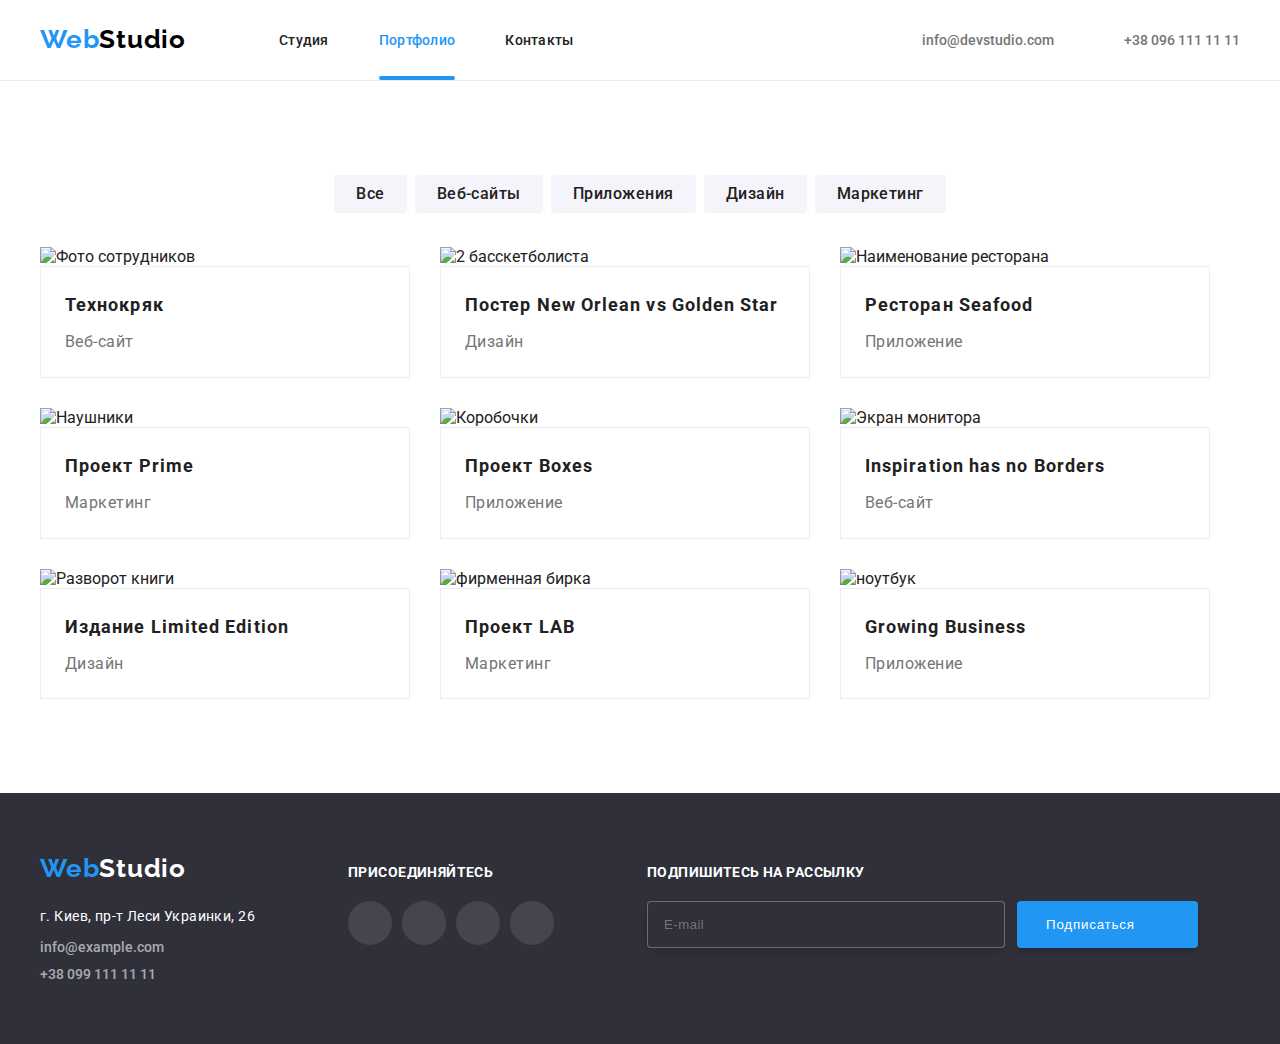
==== portfolio.html @ fbc752f6 "task 6" ====
<!DOCTYPE html>
<html lang="ru">
  <head>
    <meta charset="UTF-8" />
    <meta name="viewport" content="width=device-width, initial-scale=1.0" />
    <title>WebStudios</title>
    <link rel="preconnect" href="https://fonts.googleapis.com" />
    <link rel="preconnect" href="https://fonts.gstatic.com" crossorigin />
    <link
      href="https://fonts.googleapis.com/css2?family=Raleway:wght@700&family=Roboto:wght@400;500;700;900&display=swap"
      rel="stylesheet"
    />
    <link rel="stylesheet" href="./css/modern-normalize.css" />
    <link rel="stylesheet" href="./css/styles.css" />
  </head>
  <body>
    <!-- Шапка -->
    <header class="header">
      <div class="container header-container">
        <a href="./index.html" class="logo link">
          <span class="logo-web">Web</span
          ><span class="logo-black">Studio</span></a
        >
        <nav class="nav">
          <ul class="nav-list list">
            <li class="nav-item">
              <a href="./index.html" class="nav-link link">Студия</a>
            </li>
            <li class="nav-item">
              <a href="./portfolio.html" class="nav-link current link"
                >Портфолио</a
              >
            </li>
            <li class="nav-item">
              <a href="" class="nav-link link">Контакты</a>
            </li>
          </ul>
        </nav>

        <ul class="contacts-list list">
          <li class="contact-item">
            <a href="mailto:info@devstudio.com" class="contact-link link"
              ><svg class="icon-contact" width="16" height="12">
                <use href="./images/icons.svg#envelope"></use></svg
              >info@devstudio.com</a
            >
          </li>
          <li class="contact-item">
            <a href="tel:+380961111111" class="contact-link link"
              ><svg class="icon-contact" width="10" height="16">
                <use href="./images/icons.svg#smartphone"></use></svg
              >+38 096 111 11 11</a
            >
          </li>
        </ul>
      </div>
    </header>
    <main>
      <section class="section-portfolio section">
        <div class="container">
          <h1 class="visually-hidden">наши работы</h1>

          <!-- Фильтры -->
          <ul class="filter-list list">
            <li class="filter-item">
              <button type="button" class="secondary-button">Все</button>
            </li>
            <li class="filter-item">
              <button type="button" class="secondary-button">Веб-сайты</button>
            </li>
            <li class="filter-item">
              <button type="button" class="secondary-button">Приложения</button>
            </li>
            <li class="filter-item">
              <button type="button" class="secondary-button">Дизайн</button>
            </li>
            <li class="filter-item">
              <button type="button" class="secondary-button">Маркетинг</button>
            </li>
          </ul>
          <ul class="portfolio-list list">
            <li class="portfolio-item">
              <div class="portfolio-wrap">
                <img
                  class="project-image"
                  src="./images/laptop_portfolio.jpg"
                  alt="Фото сотрудников"
                  width="370"
                />
                <div class="portfolio-item-wrap">
                  <p class="portfolio-top-text">
                    Технокряк это современная площадка распространения
                    коронавируса. Компании используют эту платформу для
                    цифрового шпионажа и атак на защищённые сервера конкурентов.
                  </p>
                </div>
              </div>
              <div class="portfolio-description-field">
                <h2 class="portfolio-title">Технокряк</h2>
                <p class="portfolio-direction">Веб-сайт</p>
              </div>
            </li>
            <li class="portfolio-item">
              <div class="portfolio-wrap">
                <img
                  class="project-image"
                  src="./images/poster_star.jpg"
                  alt="2 басскетболиста"
                  width="370"
                />
                <div class="portfolio-item-wrap">
                  <p class="portfolio-top-text">
                    Технокряк это современная площадка распространения
                    коронавируса. Компании используют эту платформу для
                    цифрового шпионажа и атак на защищённые сервера конкурентов.
                  </p>
                </div>
              </div>
              <div class="portfolio-description-field">
                <h2 class="portfolio-title">
                  Постер New Orlean vs Golden Star
                </h2>
                <p class="portfolio-direction">Дизайн</p>
              </div>
            </li>
            <li class="portfolio-item">
              <div class="portfolio-wrap">
                <img
                  class="project-image"
                  src="./images/restaurant.jpg"
                  alt="Наименование ресторана"
                  width="370"
                />
                <div class="portfolio-item-wrap">
                  <p class="portfolio-top-text">
                    Технокряк это современная площадка распространения
                    коронавируса. Компании используют эту платформу для
                    цифрового шпионажа и атак на защищённые сервера конкурентов.
                  </p>
                </div>
              </div>
              <div class="portfolio-description-field">
                <h2 class="portfolio-title">Ресторан Seafood</h2>
                <p class="portfolio-direction">Приложение</p>
              </div>
            </li>
            <li class="portfolio-item">
              <div class="portfolio-wrap">
                <img
                  class="project-image"
                  src="./images/headphone.jpg"
                  alt="Наушники"
                  width="370"
                />
                <div class="portfolio-item-wrap">
                  <p class="portfolio-top-text">
                    Технокряк это современная площадка распространения
                    коронавируса. Компании используют эту платформу для
                    цифрового шпионажа и атак на защищённые сервера конкурентов.
                  </p>
                </div>
              </div>
              <div class="portfolio-description-field">
                <h2 class="portfolio-title">Проект Prime</h2>
                <p class="portfolio-direction">Маркетинг</p>
              </div>
            </li>
            <li class="portfolio-item">
              <div class="portfolio-wrap">
                <img
                  class="project-image"
                  src="./images/box.jpg"
                  alt="Коробочки"
                  width="370"
                />
                <div class="portfolio-item-wrap">
                  <p class="portfolio-top-text">
                    Технокряк это современная площадка распространения
                    коронавируса. Компании используют эту платформу для
                    цифрового шпионажа и атак на защищённые сервера конкурентов.
                  </p>
                </div>
              </div>
              <div class="portfolio-description-field">
                <h2 class="portfolio-title">Проект Boxes</h2>
                <p class="portfolio-direction">Приложение</p>
              </div>
            </li>
            <li class="portfolio-item">
              <div class="portfolio-wrap">
                <img
                  class="project-image"
                  src="./images/desktop.jpg"
                  alt="Экран монитора"
                  width="370"
                />
                <div class="portfolio-item-wrap">
                  <p class="portfolio-top-text">
                    Технокряк это современная площадка распространения
                    коронавируса. Компании используют эту платформу для
                    цифрового шпионажа и атак на защищённые сервера конкурентов.
                  </p>
                </div>
              </div>
              <div class="portfolio-description-field">
                <h2 class="portfolio-title">Inspiration has no Borders</h2>
                <p class="portfolio-direction">Веб-сайт</p>
              </div>
            </li>
            <li class="portfolio-item">
              <div class="portfolio-wrap">
                <img
                  class="project-image"
                  src="./images/book.jpg"
                  alt="Разворот книги"
                  width="370"
                />
                <div class="portfolio-item-wrap">
                  <p class="portfolio-top-text">
                    Технокряк это современная площадка распространения
                    коронавируса. Компании используют эту платформу для
                    цифрового шпионажа и атак на защищённые сервера конкурентов.
                  </p>
                </div>
              </div>
              <div class="portfolio-description-field">
                <h2 class="portfolio-title">Издание Limited Edition</h2>
                <p class="portfolio-direction">Дизайн</p>
              </div>
            </li>
            <li class="portfolio-item">
              <div class="portfolio-wrap">
                <img
                  class="project-image"
                  src="./images/label.jpg"
                  alt="фирменная бирка"
                  width="370"
                />
                <div class="portfolio-item-wrap">
                  <p class="portfolio-top-text">
                    Технокряк это современная площадка распространения
                    коронавируса. Компании используют эту платформу для
                    цифрового шпионажа и атак на защищённые сервера конкурентов.
                  </p>
                </div>
              </div>
              <div class="portfolio-description-field">
                <h2 class="portfolio-title">Проект LAB</h2>
                <p class="portfolio-direction">Маркетинг</p>
              </div>
            </li>
            <li class="portfolio-item">
              <div class="portfolio-wrap">
                <img
                  class="project-image"
                  src="./images/grow.jpg"
                  alt="ноутбук"
                  width="370"
                />
                <div class="portfolio-item-wrap">
                  <p class="portfolio-top-text">
                    Технокряк это современная площадка распространения
                    коронавируса. Компании используют эту платформу для
                    цифрового шпионажа и атак на защищённые сервера конкурентов.
                  </p>
                </div>
              </div>
              <div class="portfolio-description-field">
                <h2 class="portfolio-title">Growing Business</h2>
                <p class="portfolio-direction">Приложение</p>
              </div>
            </li>
          </ul>
        </div>
      </section>
    </main>

    <!-- Подвал -->
    <footer class="page-footer">
      <div class="container footer-container">
        <div class="adress-footer">
          <a href="./index.html" class="logo link">
            <span class="logo-web">Web</span
            ><span class="logo-white">Studio</span></a
          >
          <address class="contact-address">
            <ul class="footer-contacts-list">
              <li class="footer-contact-item list">
                <a
                  href="https://goo.gl/maps/eDtE6KMM95kPjkAP6"
                  target="_blank"
                  rel="noopener noreferrer"
                  class="map-link link"
                >г. Киев, пр-т Леси Украинки, 26</a>
              </li>
              <li class="footer-contact-item list">
                <a
                  href="mailto:info@example.com"
                  class="footer-contact-link link"
                  >info@example.com</a
                >
              </li>
              <li class="footer-contact-item list">
                <a href="tel:+380991111111" class="footer-contact-link link"
                  >+38 099 111 11 11</a
                >
              </li>
            </ul>
          </address>
        </div>
        <div class="footer-social">
          <h2 class="footer-social-title">ПРИСОЕДИНЯЙТЕСЬ</h2>
          <ul class="footer-social-list list">
            <li class="footer-social-item">
              <a href="" class="footer-social-link social-link">
                <svg
                  class="footer-social-icon social-icon"
                  width="20"
                  height="20"
                >
                  <use href="./images/icons.svg#instagram"></use>
                </svg>
              </a>
            </li>
            <li class="footer-social-item">
              <a href="" class="footer-social-link social-link">
                <svg
                  class="footer-social-icon social-icon"
                  width="20"
                  height="20"
                >
                  <use href="./images/icons.svg#twitter"></use>
                </svg>
              </a>
            </li>
            <li class="footer-social-item">
              <a href="" class="footer-social-link social-link">
                <svg
                  class="footer-social-icon social-icon"
                  width="20"
                  height="20"
                >
                  <use href="./images/icons.svg#facebook"></use>
                </svg>
              </a>
            </li>
            <li class="footer-social-item">
              <a href="" class="footer-social-link social-link">
                <svg
                  class="footer-social-icon social-icon"
                  width="20"
                  height="20"
                >
                  <use href="./images/icons.svg#linkedin"></use>
                </svg>
              </a>
            </li>
          </ul>
        </div>
        <div class="footer-social">
          <h2 class="footer-social-title">Подпишитесь на рассылку</h2>
          <form action="#" class="form-subscribe">
            <input
              type="email"
              name="email"
              class="subscribe-input"
              placeholder="E-mail"
            />
            <button type="submit" class="footer-form-button">
              Подписаться<svg class="footer-form-icon" width="24" height="24">
                <use href="./images/icons.svg#icon-sub"></use>
              </svg>
            </button>
          </form>
        </div>
      </div>
    </footer>
    <div class="backdrop is-hidden" data-modal>
      <div class="modal">
        <button type="button" class="modal-close" data-modal-close>
          <svg class="icon-close" width="18" height="18">
            <use href="./images/icons.svg#close"></use>
          </svg>
        </button>
      </div>
      </div>
    </footer>
  </body>
</html>
---- css/styles.css ----
:root {
  --primary-color: #ffffff;
  --title-color: #212121;
  --first-background-color: #2f303a;
  --our-team-bg-color: #f5f4fa;
  --discription-color: #757575;
  --accent-color: #2196f3;
  --secondary-color: #000000;
  --footer-color-link: rgba(255, 255, 255, 0.6);
  --border-solid-color: #eeeeee;
  --border-bottom-color: #ececec;
  --svg-icon-color: #afb1b8;
  --modal-color-input: rgba(117, 117, 117, 0.5);
}

body {
  font-family: "Roboto", sans-serif;
  background-color: var(--primary-color);
  color: var(--title-color);
  margin: 0;
}
.list {
  list-style: none;
}
.link {
  text-decoration: none;
}

.visually-hidden {
  position: absolute;
  white-space: nowrap;
  width: 1px;
  height: 1px;
  overflow: hidden;
  border: 0;
  padding: 0;
  clip: rect(0 0 0 0);
  clip-path: inset(50%);
  margin: -1px;
}
p,
h1,
h2,
h3,
h4,
h5,
h6 {
  margin: 0;
}
ul {
  margin: 0;
  padding: 0;
}
button {
  border-width: 0;
}

img {
  display: block;
  max-width: 100%;
  height: auto;
}
.container {
  width: 1200px;
  padding: 0 15px;
  margin: 0 auto;
}
.section {
  padding: 94px 0;
}

/*------------------ ЛОГО САЙТА ---------------- */
.logo {
  font-family: Raleway;
  font-weight: bold;
  font-size: 26px;
  line-height: 1.2;
  letter-spacing: 0.03em;
}
.logo-web {
  color: var(--accent-color);
}
.logo-black {
  color: var(--secondary-color);
}

/*------------------ НАВИГАЦИЯ ---------------- */
.header {
  border-bottom: 1px solid var(--border-bottom-color);
}

.header-container {
  display: flex;
  align-items: center;
}
.nav {
  margin-left: 93px;
}
.nav-list {
  display: flex;
}

.nav-list .nav-item:not(:last-child) {
  margin-right: 50px;
}
.nav-link {
  position: relative;
  display: block;
  padding: 32px 0;

  color: var(--title-color);

  font-weight: 500;
  font-size: 14px;
  line-height: 1.15;
  letter-spacing: 0.02em;

  transition: color 250ms cubic-bezier(0.4, 0, 0.2, 1);
}

.nav-link:hover,
.nav-link:focus {
  color: var(--accent-color);
}

.contact-link {
  display: flex;
  align-items: center;
  color: var(--discription-color);
  font-weight: 500;
  font-size: 14px;
  line-height: 1.33;

  transition: color 250ms cubic-bezier(0.4, 0, 0.2, 1);
}

.contact-link:hover,
.contact-link:focus {
  color: var(--accent-color);
}

.contact-item {
  display: flex;
  align-items: center;
}
.contacts-list {
  display: flex;
  align-items: center;
  margin-left: auto;
}

.icon-contact {
  margin-right: 10px;
  fill: currentColor;

  transition: fill 250ms cubic-bezier(0.4, 0, 0.2, 1);
}

.icon-contact:hover {
  fill: var(--accent-color);
}

.contact-item:not(:last-child) {
  margin-right: 50px;
}

.current {
  color: var(--accent-color);
}

.nav-link.current::after {
  content: "";
  width: 100%;
  height: 4px;
  border-radius: 2px;
  position: absolute;
  background-color: var(--accent-color);
  position: absolute;
  left: 0;
  bottom: 0;
}

/*------------------ ГЕРОЙ ---------------- */
.hero {
  padding: 200px 0;
  text-align: center;
  background-color: var(--first-background-color);
  background-image: linear-gradient(
      rgba(47, 48, 58, 0.4),
      rgba(47, 48, 58, 0.4)
    ),
    url(../images/hero.jpg);
  background-position: center;
  background-repeat: no-repeat;
  background-size: cover;
  width: 1600px;
  margin: 0 auto;
}

.hero-title {
  margin: 0 auto 30px;
  font-weight: 900;
  font-size: 44px;
  line-height: 1.36;
  letter-spacing: 0.06em;
  text-transform: uppercase;
  color: var(--primary-color);
  width: 696px;
}

.primary-button {
  padding: 10px 32px;

  font-family: inherit;
  font-weight: bold;
  font-size: 16px;
  line-height: 1.9;

  letter-spacing: 0.06em;
  cursor: pointer;
  background-color: var(--accent-color);
  color: var(--primary-color);
  box-shadow: 0px 4px 4px rgba(0, 0, 0, 0.15);
  border-radius: 4px;
}

/*------------------ ОСОБЕННОСТИ---------------- */

.features-title {
  font-weight: bold;
  font-size: 14px;
  line-height: 1.14;
  letter-spacing: 0.03em;
  text-transform: uppercase;
  margin: 0 0 10px 0;
  color: var(--title-color);
}
.features-list {
  display: flex;
  align-items: center;
}
.features {
  padding: 94px 0 47px 0;
}

.features-item {
  width: 270px;
  font-weight: normal;
  font-size: 14px;
  line-height: 1.71;
  letter-spacing: 0.03em;
  color: var(--discription-color);
}
.features-item:not(:last-child) {
  margin-right: 30px;
}
.block-features {
  display: flex;
  padding: 25px 100px;
  margin-bottom: 30px;
  background-color: #f5f4fa;
  border-radius: 4px;
}

.icons-features {
  align-items: center;
}
/*------------------ ЧЕМ МЫ ЗАНИМАЕМСЯ ---------------- */
.section-works {
  padding: 47px 0 94px 0;
}

.works-list {
  display: flex;
}
.work-item {
  position: relative;
  align-items: center;
}

.work-item:not(:last-child) {
  margin-right: 30px;
}

.direction {
  display: flex;
  justify-content: center;

  width: 100%;
  padding: 27px 0;
  background: rgba(47, 48, 58, 0.8);

  position: absolute;
  left: 0;
  bottom: 0;
}
.text-direction {
  font-size: 14px;
  font-weight: bold;
  line-height: 1.14;
  letter-spacing: 0.03em;
  text-transform: uppercase;

  color: var(--primary-color);
}

/*---------------------- КОМАНДА --------------------*/

.section-title {
  margin-bottom: 50px;
  font-weight: bold;
  font-size: 36px;
  line-height: 1.16;
  letter-spacing: 0.03em;
  text-align: center;
}

.team-section {
  background-color: var(--our-team-bg-color);
}
.team-list {
  display: flex;
}
.team-item {
  box-shadow: 0px 1px 3px rgba(0, 0, 0, 0.12), 0px 1px 1px rgba(0, 0, 0, 0.14),
    0px 2px 1px rgba(0, 0, 0, 0.2);
  border-radius: 0px 0px 4px 4px;
  background-color: var(--primary-color);
}
.team-item:not(:last-child) {
  margin-right: 30px;
}

.teammate-name {
  font-weight: 500;
  font-size: 16px;
  line-height: 1.18;
  letter-spacing: 0.03em;
  margin-bottom: 10px;
}
.teammate-position {
  font-weight: normal;
  font-size: 16px;
  line-height: 1.18;
  letter-spacing: 0.03em;
  color: var(--discription-color);
}
.social-list {
  display: flex;
  justify-content: center;
  margin-top: 16px;
}

.teammate-social-item {
  width: 44px;
  height: 44px;
  background-color: var(--primary-color);
}

.teammate-social-item + .teammate-social-item {
  margin-left: 10px;
}
.social-link {
  display: flex;
  align-items: center;
  justify-content: center;
  width: 100%;
  height: 100%;
  color: var(--svg-icon-color);
  border-radius: 50%;
  background-color: var(--primary-color);

  transition: color 250ms cubic-bezier(0.4, 0, 0.2, 1),
    background-color 250ms cubic-bezier(0.4, 0, 0.2, 1);
}

.social-link:hover,
.social-link:focus {
  background-color: var(--accent-color);
  color: var(--primary-color);
}

.social-icon {
  fill: currentColor;
}

.team-description {
  text-align: center;
  padding: 30px 0;
}

/*------------------ КЛИЕНТЫ---------------- */
.clients-list {
  display: flex;
}

.clients-item:not(:last-child) {
  margin-right: 30px;
}

.clients-link {
  display: flex;
  align-items: center;
  justify-content: center;
  width: 172px;
  height: 92px;
  border: 1px solid var(--svg-icon-color);
  border-radius: 4px;
  box-sizing: border-box;
  color: var(--svg-icon-color);

  transition: color 250ms cubic-bezier(0.4, 0, 0.2, 1),
    border 250ms cubic-bezier(0.4, 0, 0.2, 1);
}

.clients-link:hover,
.clients-link:focus {
  border: 1px solid var(--accent-color);
  color: var(--accent-color);
}

.clients-icon {
  width: 106px;
  height: 60px;
  fill: currentColor;
}

/*------------------ ПОДВАЛ---------------- */
.page-footer {
  background-color: var(--first-background-color);
  padding: 60px 0;
}
.footer-container {
  display: flex;
}

.footer-contacts-list {
  display: block;
}

.contact-address {
  font-style: normal;
  margin-top: 20px;
}
.footer-contact-item + .footer-contact-item {
  margin-top: 9px;
}

.logo-white {
  font-family: Raleway;
  font-weight: bold;
  font-size: 26px;
  line-height: 1.2;
  letter-spacing: 0.03em;
  color: var(--primary-color);
}

.footer-contact-link {
  display: block;
  font-weight: 500;
  font-size: 14px;
  line-height: 1.33;
  color: var(--footer-color-link);

  transition: color 250ms cubic-bezier(0.4, 0, 0.2, 1);
}
.footer-contact-link:hover,
.footer-contact-link:focus {
  color: var(--accent-color);
}

.map-link {
  font-size: 14px;
  line-height: 1.71;
  letter-spacing: 0.03em;
  color: var(--primary-color);

  transition: color 250ms cubic-bezier(0.4, 0, 0.2, 1);
}

.map-link:hover,
.map-link:focus {
  color: var(--accent-color);
}

.footer-social {
  margin-left: 93px;
  margin-top: 12px;
}

.footer-social-title {
  font-size: 14px;
  line-height: 1.14;
  letter-spacing: 0.03em;
  text-transform: uppercase;
  margin-bottom: 20px;
  color: var(--primary-color);
}

.footer-social-list {
  display: flex;
  padding: 0;
}

.footer-social-item {
  width: 44px;
  height: 44px;
}

.footer-social-item:not(:last-child) {
  margin-right: 10px;
}

.footer-social-icon {
  fill: currentColor;
}

.footer-social-link {
  color: var(--primary-color);
  background-color: rgba(255, 255, 255, 0.1);
}

.form-subscribe {
  display: flex;
  width: 570px;
  margin-top: 20px;
}

.subscribe-input {
  align-items: center;
  width: 358px;
  border: 1px solid rgba(255, 255, 255, 0.3);
  box-sizing: border-box;
  filter: drop-shadow(0px 4px 4px rgba(0, 0, 0, 0.15));
  border-radius: 4px;
  background-color: var(--first-background-color);
  letter-spacing: 0.03em;
  padding: 15px 16px;
  color: rgba(255, 255, 255, 0.6);
}

.footer-form-button {
  display: flex;
  align-items: center;
  justify-content: space-between;
  margin: 0 0 0 12px;
  padding: 10px 29px;

  letter-spacing: 0.06em;
  line-height: 1.9;

  cursor: pointer;

  color: var(--primary-color);
  background: #2196f3;
  box-shadow: 0px 4px 4px rgba(0, 0, 0, 0.15);
  border-radius: 4px;
}

.footer-form-icon {
  margin-left: 10px;
}

.backdrop {
  position: fixed;
  width: 100vw;
  height: 100vh;
  background-color: rgba(0, 0, 0, 0.2);
  top: 0;
  left: 0;
  opacity: 1;
  transition: opacity 250ms cubic-bezier(0.4, 0, 0.2, 1),
    visibility 250ms cubic-bezier(0.4, 0, 0.2, 1);
}

.backdrop.is-hidden .modal {
  transform: translate(-50%, -50%) scale(0.7);
}

.modal {
  position: absolute;
  padding: 40px;
  width: 528px;
  height: 581px;
  background: var(--primary-color);
  box-shadow: 0px 1px 3px rgba(0, 0, 0, 0.12), 0px 1px 1px rgba(0, 0, 0, 0.14),
    0px 2px 1px rgba(0, 0, 0, 0.2);
  border-radius: 4px;
  top: 50%;
  left: 50%;
  transform: scale(1) translate(-50%, -50%);
  transition: transform 250ms cubic-bezier(0.4, 0, 0.2, 1);
}
.modal-close {
  position: absolute;
  top: 8px;
  right: 8px;
  padding: 6px;
  border-radius: 50%;
  background-color: transparent;
  border: 1px solid rgba(0, 0, 0, 0.1);
  display: flex;
  align-items: center;
  justify-content: center;
  cursor: pointer;
}
.is-hidden {
  visibility: hidden;
  opacity: 0;
  pointer-events: none;
}

.icon-close:hover,
.icon-close:focus {
  fill: var(--accent-color);
}

.modal-title {
  margin-bottom: 12px;
  font-size: 20px;
  font-weight: 700;
  line-height: 1.15;
  letter-spacing: 0.03em;
  text-align: center;
  color: var(--title-color);
}

.form-field {
  margin-bottom: 10px;
}

.comment-field {
  margin-bottom: 20px;
}

.modal-input-text {
  display: flex;
  flex-direction: column;
  margin-bottom: 4px;
  font-size: 12px;
  line-height: 1.17;
  /* text-align: left; */
  letter-spacing: 0.01em;
  color: var(--discription-color);
}

.form-input-wrapper {
  position: relative;
}

.modal-input:focus {
  border: 1px solid var(--accent-color);
}

.modal-input:hover + .form-icon,
.modal-input:focus + .form-icon {
  fill: var(--accent-color);
}

.modal-input {
  transition: color 250ms cubic-bezier(0.4, 0, 0.2, 1),
    border 250ms cubic-bezier(0.4, 0, 0.2, 1);
  margin: 0;
  width: 448px;
  padding: 11px 12px 11px 40px;
  border-radius: 4px;
  border: 1px solid rgba(33, 33, 33, 0.2);
  box-sizing: border-box;
}

.modal-input:hover,
.modal-input:focus,
.textarea:hover,
.textarea:focus {
  outline: 0;
  border: 1px solid var(--accent-color);
}

.textarea {
  transition: color 250ms cubic-bezier(0.4, 0, 0.2, 1),
    border 250ms cubic-bezier(0.4, 0, 0.2, 1);
  width: 448px;
  height: 120px;
  padding: 12px 16px;
  border-radius: 4px;
  border: 1px solid rgba(33, 33, 33, 0.2);
  resize: none;

  color: var(--modal-color-input);
}

.textarea::placeholder {
  color: rgba(117, 117, 117, 0.5);
  font-size: 12px;
  line-height: 1.17;
  text-align: left;
  vertical-align: top;
  letter-spacing: 0.01em;
}

.checkbox-field {
  transition: color 250ms cubic-bezier(0.4, 0, 0.2, 1),
    outline 250ms cubic-bezier(0.4, 0, 0.2, 1),
    border 250ms cubic-bezier(0.4, 0, 0.2, 1);
  margin-top: 20px;
  margin-bottom: 30px;
  display: flex;
  justify-content: center;
  align-items: center;
}

.modal-checkbox-text {
  display: flex;
  justify-content: center;
  align-items: center;
  font-size: 14px;
  line-height: 1.7;
  letter-spacing: 0.03em;

  color: var(--discription-color);
}

.modal-checkbox {
  position: absolute;
  appearance: none;
  -webkit-appearance: none;
  -moz-appearance: none;
}

.check-box {
  display: block;
  height: 16px;
  width: 16px;
  margin-right: 8px;
  border: 2px solid var(--secondary-color);
  border-radius: 2px;
  cursor: pointer;
  transition-property: border, background-color, background-image;
  transition-duration: 250ms;
  transition-timing-function: cubic-bezier(0.4, 0, 0.2, 1);
}

.modal-checkbox:checked:focus + .check-box {
  background-color: var(--accent-color);
  border: 2px solid var(--accent-color);
  background-image: url(../images/icon-c.svg);
  background-size: contain;
  background-origin: border-box;
  background-position: center;
}

.agreement {
  margin-left: 5px;
  text-decoration-line: underline;
  text-decoration-skip-ink: none;
  color: var(--accent-color);
}

.form-icon {
  transition: fill 250ms cubic-bezier(0.4, 0, 0.2, 1);
  position: absolute;
  top: 50%;
  left: 12px;
  transform: translateY(-50%);
  fill: var(--title-color);
}

.modal-btn {
  display: block;
  margin: 0 auto;
  padding: 10px 40px;
}

/*------------------ СТРАНИЦА ПОРТФОЛИО ---------------- */

.filter-list {
  display: flex;
  justify-content: center;
  margin-bottom: 34px;
}

.filter-item:not(:last-child) {
  margin-right: 8px;
}
.title-portfolio {
  font-weight: 900;
  line-height: 1.36;
  text-align: center;
  letter-spacing: 0.06em;
  text-transform: uppercase;
  color: var(--discription-color);
}
.secondary-button {
  padding: 6px 22px;
  font-family: inherit;
  border: none;
  font-weight: 500;
  font-size: 16px;
  line-height: 1.6;
  border-radius: 4px;
  text-align: center;
  letter-spacing: 0.03em;
  cursor: pointer;
  color: var(--title-color);
  background-color: var(--our-team-bg-color);

  transition: color 250ms cubic-bezier(0.4, 0, 0.2, 1),
    background-color 250ms cubic-bezier(0.4, 0, 0.2, 1),
    box-shadow 250ms cubic-bezier(0.4, 0, 0.2, 1);
}

.secondary-button:hover,
.secondary-button:focus {
  background-color: var(--accent-color);
  color: var(--primary-color);
  box-shadow: 0px 3px 1px rgba(0, 0, 0, 0.1), 0px 1px 2px rgba(0, 0, 0, 0.08),
    0px 2px 2px rgba(0, 0, 0, 0.12);
}

/*------------------ ФИЛЬТР НАПРАВЛЕНИЙ ---------------- */

.portfolio-list {
  display: flex;
  flex-wrap: wrap;
}

.portfolio-item {
  background: var(--primary-color);
  box-sizing: border-box;
  transition: box-shadow 250ms cubic-bezier(0.4, 0, 0.2, 1);
}
.portfolio-item:hover {
  box-shadow: 0px 1px 1px rgba(0, 0, 0, 0.12), 0px 4px 4px rgba(0, 0, 0, 0.06),
    1px 4px 6px rgba(0, 0, 0, 0.16);
}
.portfolio-item:hover .portfolio-item-wrap {
  color: var(--primary-color);
  transform: translateY(0);
  opacity: 1;
}

.portfolio-item:not(:nth-child(3n)) {
  margin-right: 30px;
}

.portfolio-item:not(:nth-last-child(-n + 3)) {
  margin-bottom: 30px;
}

.portfolio-wrap {
  position: relative;
  overflow: hidden;
}

.portfolio-item-wrap {
  position: absolute;
  width: 100%;
  height: 100%;
  top: 0;
  left: 0;
  background-color: var(--accent-color);
  transform: translateY(100%);
  opacity: 0;
  transition: transform 250ms cubic-bezier(0.4, 0, 0.2, 1),
    color 250ms cubic-bezier(0.4, 0, 0.2, 1),
    background-color 250ms cubic-bezier(0.4, 0, 0.2, 1),
    opacity 250ms cubic-bezier(0.4, 0, 0.2, 1);
}

.portfolio-top-text {
  font-size: 18px;
  line-height: 1.56;
  letter-spacing: 0.03em;
  color: var(--primary-color);
  padding: 63px 24px;
  overflow: auto;
}

.portfolio-description-field {
  padding: 20px 24px;
  border-top: none;
  border: 1px solid var(--border-solid-color);
}
.portfolio-title {
  font-weight: bold;
  font-size: 18px;
  line-height: 2;
  letter-spacing: 0.06em;
}
.portfolio-direction {
  margin-top: 4px;
  font-weight: normal;
  font-size: 16px;
  line-height: 1.87;
  letter-spacing: 0.03em;
  color: var(--discription-color);
}
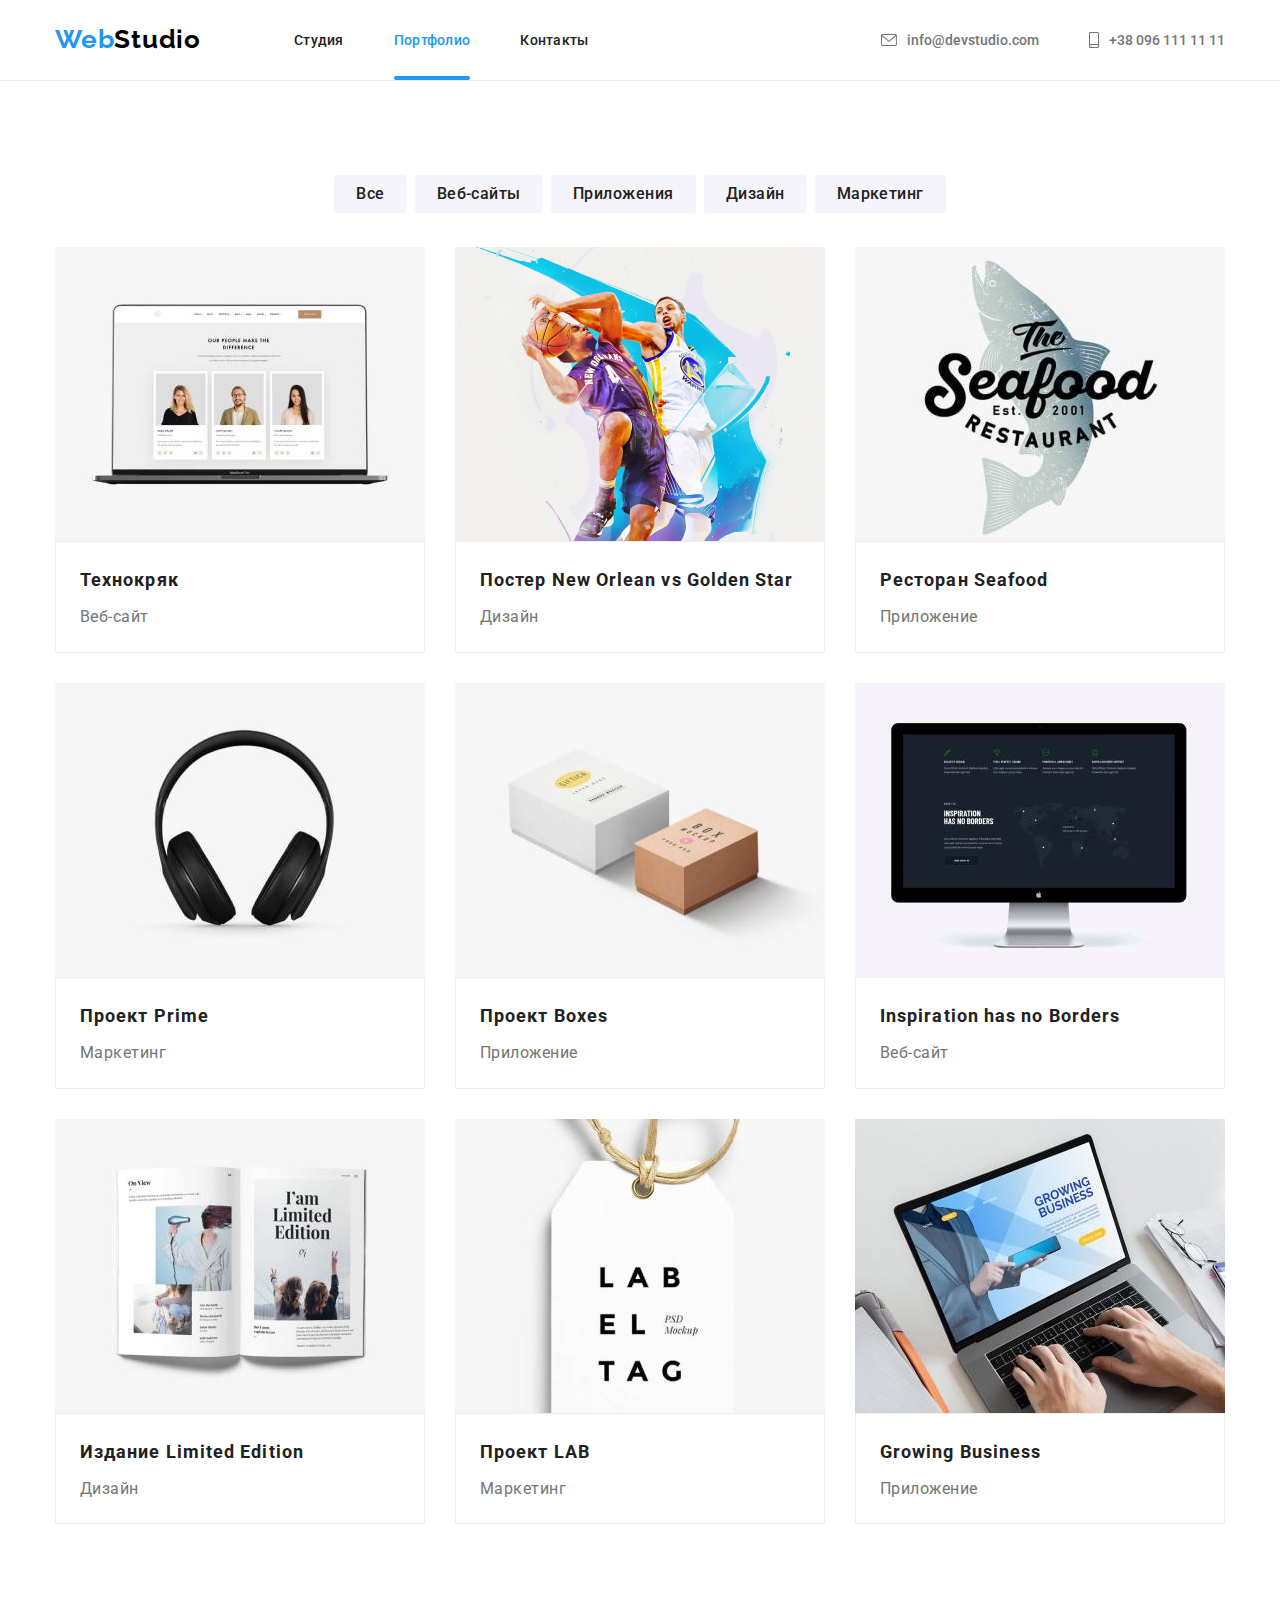
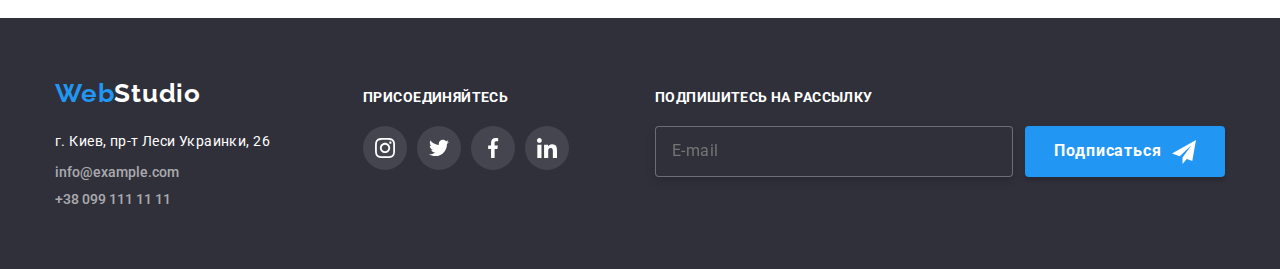
==== commit 56261340: "task 5 is fixed" ====
--- a/portfolio.html
+++ b/portfolio.html
@@ -291,7 +291,9 @@
                   target="_blank"
                   rel="noopener noreferrer"
                   class="map-link link"
-                >г. Киев, пр-т Леси Украинки, 26</a>
+                >
+                  г. Киев, пр-т Леси Украинки, 26
+                </a>
               </li>
               <li class="footer-contact-item list">
                 <a
@@ -309,7 +311,7 @@
           </address>
         </div>
         <div class="footer-social">
-          <h2 class="footer-social-title">ПРИСОЕДИНЯЙТЕСЬ</h2>
+          <h2 class="footer-title">ПРИСОЕДИНЯЙТЕСЬ</h2>
           <ul class="footer-social-list list">
             <li class="footer-social-item">
               <a href="" class="footer-social-link social-link">
@@ -357,8 +359,8 @@
             </li>
           </ul>
         </div>
-        <div class="footer-social">
-          <h2 class="footer-social-title">Подпишитесь на рассылку</h2>
+        <div class="subscribe">
+          <h2 class="footer-title">Подпишитесь на рассылку</h2>
           <form action="#" class="form-subscribe">
             <input
               type="email"
@@ -366,7 +368,7 @@
               class="subscribe-input"
               placeholder="E-mail"
             />
-            <button type="submit" class="footer-form-button">
+            <button type="submit" class="primary-button footer-btn">
               Подписаться<svg class="footer-form-icon" width="24" height="24">
                 <use href="./images/icons.svg#icon-sub"></use>
               </svg>
@@ -375,15 +377,5 @@
         </div>
       </div>
     </footer>
-    <div class="backdrop is-hidden" data-modal>
-      <div class="modal">
-        <button type="button" class="modal-close" data-modal-close>
-          <svg class="icon-close" width="18" height="18">
-            <use href="./images/icons.svg#close"></use>
-          </svg>
-        </button>
-      </div>
-      </div>
-    </footer>
   </body>
 </html>
--- a/css/styles.css
+++ b/css/styles.css
@@ -209,6 +209,10 @@
 }
 
 .primary-button {
+  display: block;
+  margin: 0 auto;
+  min-width: 200px;
+
   padding: 10px 32px;
 
   font-family: inherit;
@@ -222,6 +226,8 @@
   color: var(--primary-color);
   box-shadow: 0px 4px 4px rgba(0, 0, 0, 0.15);
   border-radius: 4px;
+  transition: color 250ms cubic-bezier(0.4, 0, 0.2, 1),
+    border 250ms cubic-bezier(0.4, 0, 0.2, 1);
 }
 
 /*------------------ ОСОБЕННОСТИ---------------- */
@@ -488,7 +494,7 @@
   margin-top: 12px;
 }
 
-.footer-social-title {
+.footer-title {
   font-size: 14px;
   line-height: 1.14;
   letter-spacing: 0.03em;
@@ -520,10 +526,12 @@
   background-color: rgba(255, 255, 255, 0.1);
 }
 
+.subscribe {
+  margin: 12px 0 0 auto;
+}
+
 .form-subscribe {
   display: flex;
-  width: 570px;
-  margin-top: 20px;
 }
 
 .subscribe-input {
@@ -536,25 +544,16 @@
   background-color: var(--first-background-color);
   letter-spacing: 0.03em;
   padding: 15px 16px;
+  margin-right: 12px;
   color: rgba(255, 255, 255, 0.6);
 }
 
-.footer-form-button {
-  display: flex;
-  align-items: center;
-  justify-content: space-between;
-  margin: 0 0 0 12px;
-  padding: 10px 29px;
-
-  letter-spacing: 0.06em;
-  line-height: 1.9;
-
-  cursor: pointer;
-
-  color: var(--primary-color);
-  background: #2196f3;
-  box-shadow: 0px 4px 4px rgba(0, 0, 0, 0.15);
-  border-radius: 4px;
+.footer-btn {
+  display: flex;
+  justify-content: center;
+  align-items: center;
+  margin: 0;
+  padding: 10px 28px;
 }
 
 .footer-form-icon {
@@ -573,6 +572,12 @@
     visibility 250ms cubic-bezier(0.4, 0, 0.2, 1);
 }
 
+.is-hidden {
+  visibility: hidden;
+  opacity: 0;
+  pointer-events: none;
+}
+
 .backdrop.is-hidden .modal {
   transform: translate(-50%, -50%) scale(0.7);
 }
@@ -581,7 +586,7 @@
   position: absolute;
   padding: 40px;
   width: 528px;
-  height: 581px;
+  min-height: 581px;
   background: var(--primary-color);
   box-shadow: 0px 1px 3px rgba(0, 0, 0, 0.12), 0px 1px 1px rgba(0, 0, 0, 0.14),
     0px 2px 1px rgba(0, 0, 0, 0.2);
@@ -592,36 +597,41 @@
   transition: transform 250ms cubic-bezier(0.4, 0, 0.2, 1);
 }
 .modal-close {
+  display: flex;
+  align-items: center;
+  justify-content: center;
   position: absolute;
+  width: 30px;
+  height: 30px;
   top: 8px;
   right: 8px;
   padding: 6px;
+  color: var(--accent-color);
+  background-color: var(--primary-color);
+  border: 1px solid rgba(0, 0, 0, 0.1);
   border-radius: 50%;
-  background-color: transparent;
-  border: 1px solid rgba(0, 0, 0, 0.1);
-  display: flex;
-  align-items: center;
-  justify-content: center;
   cursor: pointer;
-}
-.is-hidden {
-  visibility: hidden;
-  opacity: 0;
-  pointer-events: none;
-}
-
-.icon-close:hover,
-.icon-close:focus {
-  fill: var(--accent-color);
+
+  transition: fill 250ms cubic-bezier(0.4, 0, 0.2, 1),
+    border 250ms cubic-bezier(0.4, 0, 0.2, 1);
+}
+
+.icon-close {
+  position: absolute;
+}
+
+.modal-close:hover {
+  fill: currentColor;
+  border: 1px solid var(--accent-color);
 }
 
 .modal-title {
+  font-weight: bold;
+  font-size: 20px;
+  line-height: 1.1;
+  text-align: center;
+  letter-spacing: 0.03em;
   margin-bottom: 12px;
-  font-size: 20px;
-  font-weight: 700;
-  line-height: 1.15;
-  letter-spacing: 0.03em;
-  text-align: center;
   color: var(--title-color);
 }
 
@@ -630,6 +640,8 @@
 }
 
 .comment-field {
+  display: flex;
+  flex-direction: column;
   margin-bottom: 20px;
 }
 
@@ -639,7 +651,6 @@
   margin-bottom: 4px;
   font-size: 12px;
   line-height: 1.17;
-  /* text-align: left; */
   letter-spacing: 0.01em;
   color: var(--discription-color);
 }
@@ -661,8 +672,10 @@
   transition: color 250ms cubic-bezier(0.4, 0, 0.2, 1),
     border 250ms cubic-bezier(0.4, 0, 0.2, 1);
   margin: 0;
-  width: 448px;
-  padding: 11px 12px 11px 40px;
+  width: 100%;
+  font-size: 14px;
+  color: var(--secondary-color);
+  padding: 12px 42px;
   border-radius: 4px;
   border: 1px solid rgba(33, 33, 33, 0.2);
   box-sizing: border-box;
@@ -670,28 +683,28 @@
 
 .modal-input:hover,
 .modal-input:focus,
-.textarea:hover,
-.textarea:focus {
+.form-textarea:hover,
+.form-textarea:focus {
   outline: 0;
   border: 1px solid var(--accent-color);
 }
 
-.textarea {
+.form-textarea {
   transition: color 250ms cubic-bezier(0.4, 0, 0.2, 1),
     border 250ms cubic-bezier(0.4, 0, 0.2, 1);
-  width: 448px;
+  width: 100%;
   height: 120px;
   padding: 12px 16px;
   border-radius: 4px;
   border: 1px solid rgba(33, 33, 33, 0.2);
   resize: none;
 
-  color: var(--modal-color-input);
-}
-
-.textarea::placeholder {
+  color: var(--secondary-color);
+}
+
+.form-textarea::placeholder {
   color: rgba(117, 117, 117, 0.5);
-  font-size: 12px;
+  font-size: 14px;
   line-height: 1.17;
   text-align: left;
   vertical-align: top;
@@ -702,7 +715,6 @@
   transition: color 250ms cubic-bezier(0.4, 0, 0.2, 1),
     outline 250ms cubic-bezier(0.4, 0, 0.2, 1),
     border 250ms cubic-bezier(0.4, 0, 0.2, 1);
-  margin-top: 20px;
   margin-bottom: 30px;
   display: flex;
   justify-content: center;
@@ -763,12 +775,6 @@
   left: 12px;
   transform: translateY(-50%);
   fill: var(--title-color);
-}
-
-.modal-btn {
-  display: block;
-  margin: 0 auto;
-  padding: 10px 40px;
 }
 
 /*------------------ СТРАНИЦА ПОРТФОЛИО ---------------- */
